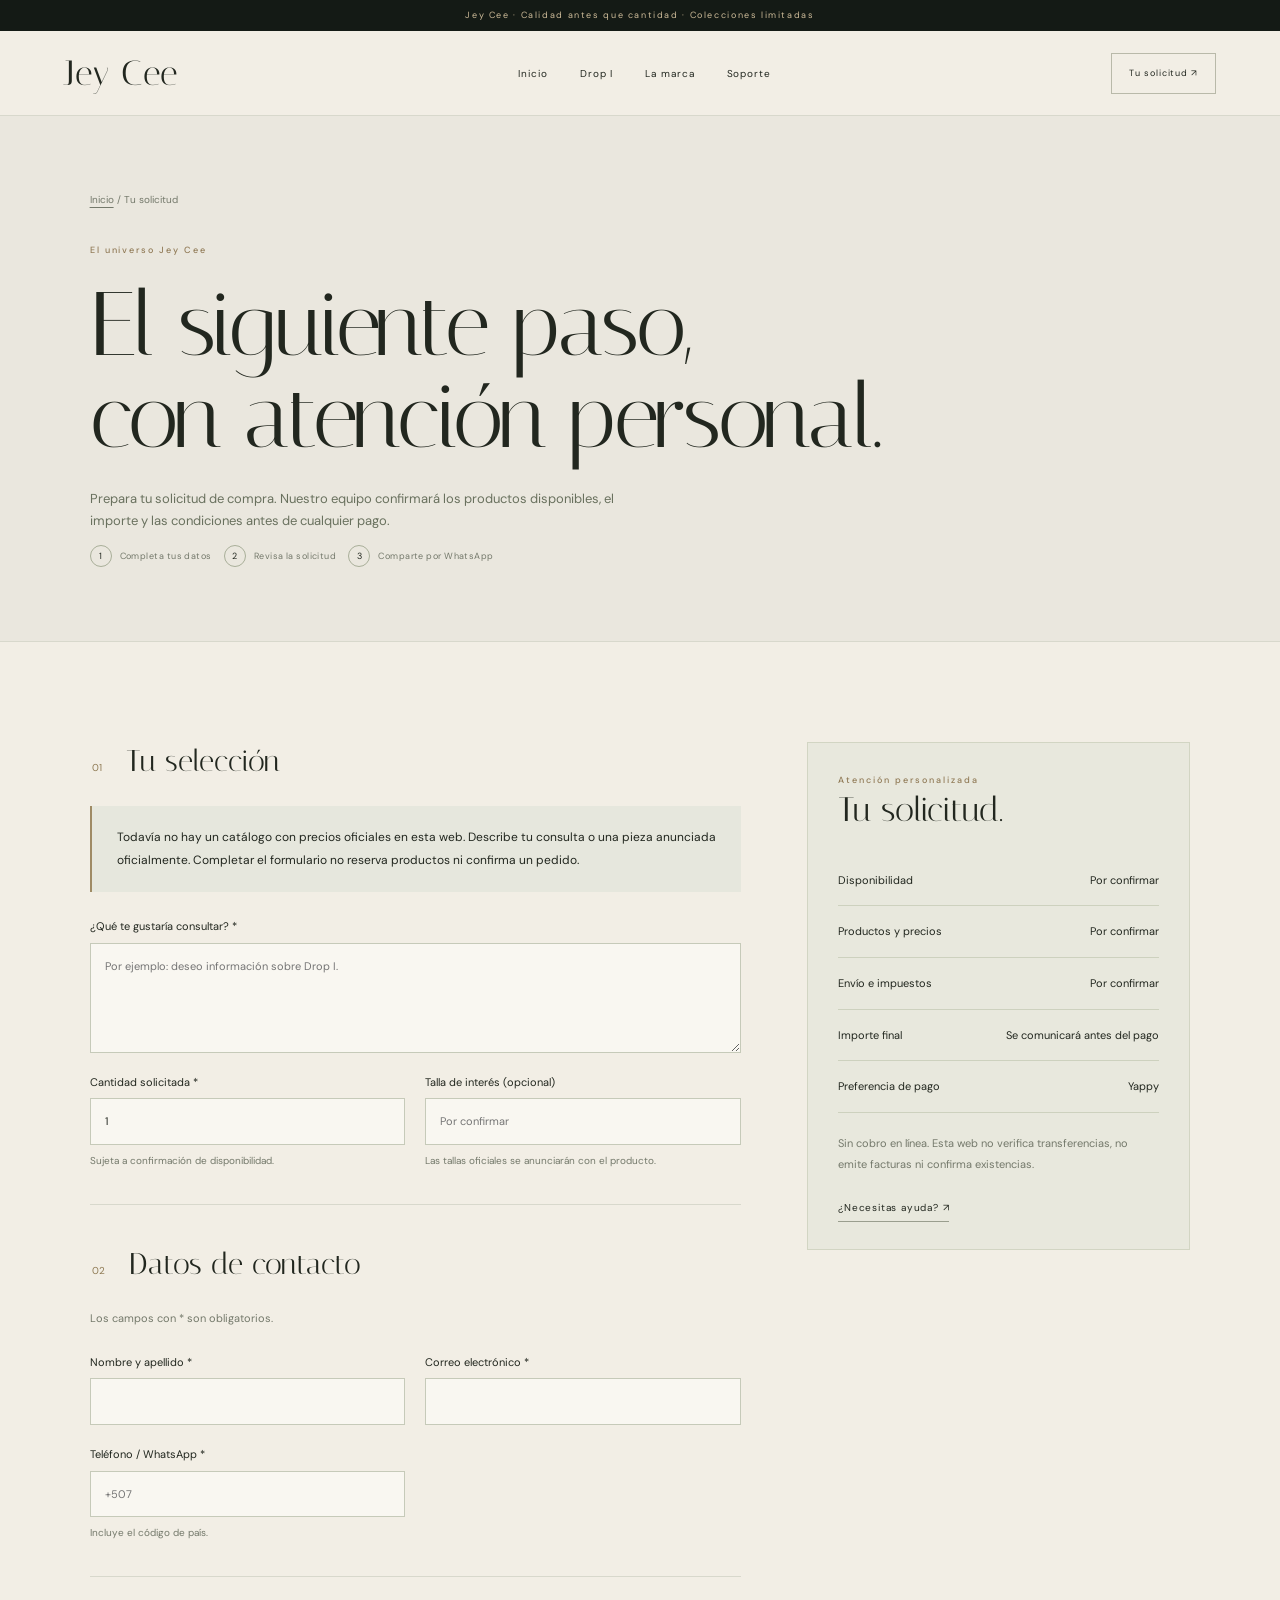
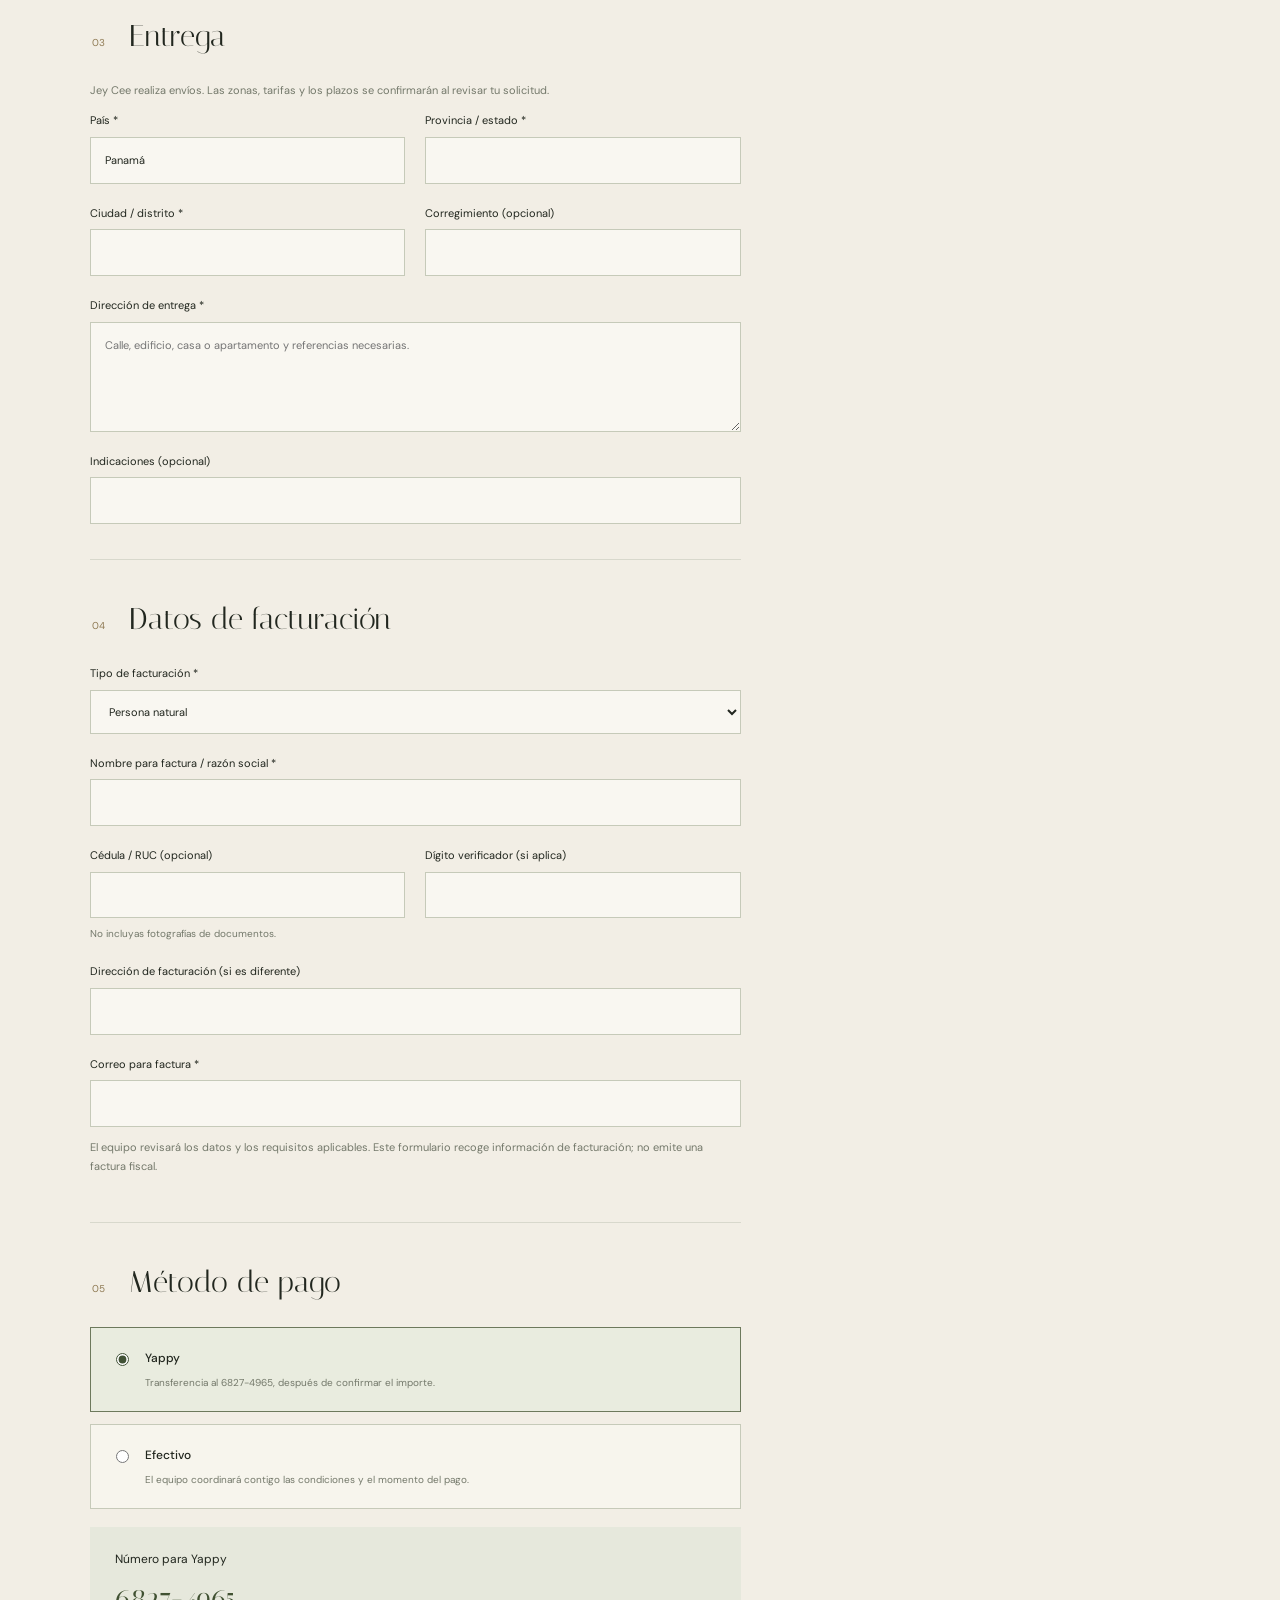
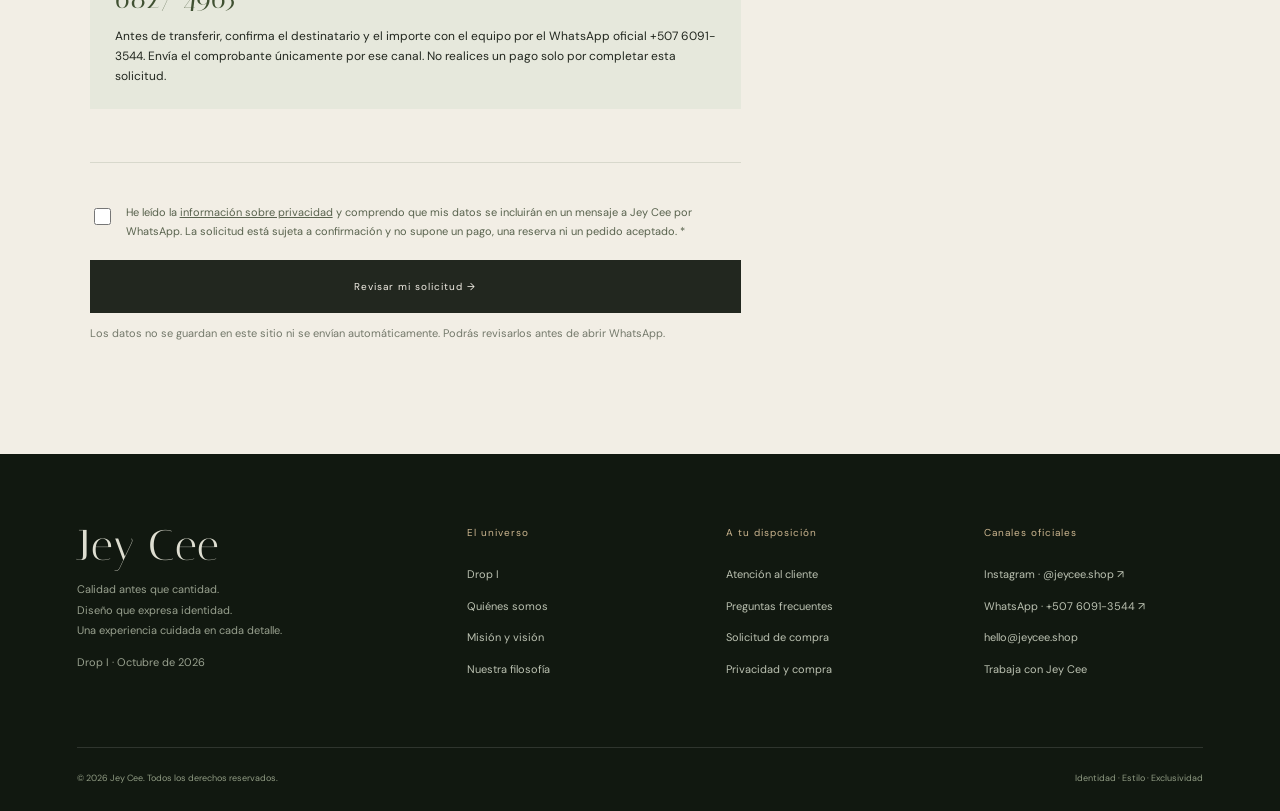
==== checkout.html @ fa1b6d84 "Expand Jey Cee brand pages, support and manual checkout" ====
<!DOCTYPE html>
<html lang="es"><head><meta charset="UTF-8"><meta name="viewport" content="width=device-width, initial-scale=1"><meta name="theme-color" content="#141a15"><title>Solicitud y facturación — Jey Cee</title><meta name="description" content="Prepara tu solicitud a Jey Cee con datos de entrega y facturación. Preferencia de pago por Yappy o efectivo, sujeta a confirmación."><link rel="stylesheet" href="assets/brand.css"><script src="assets/brand.js" defer></script></head>
<body><a class="skip" href="#contenido">Saltar al contenido</a><div class="announcement">Jey Cee · Calidad antes que cantidad · Colecciones limitadas</div>
<header class="header"><div class="header-inner"><a class="wordmark" href="index.html" aria-label="Jey Cee, inicio">Jey Cee</a><nav class="nav" id="navigation" aria-label="Navegación principal"><a href="index.html">Inicio</a><a href="drop-i.html">Drop I</a><a href="maison.html">La marca</a><a href="soporte.html">Soporte</a></nav><a class="header-action" href="checkout.html" aria-current="page">Tu solicitud ↗</a><button class="menu-toggle" type="button" aria-controls="navigation" aria-expanded="false" aria-label="Abrir menú"><span></span><span></span></button></div></header>
<main id="contenido"><section class="page-heading"><div class="breadcrumb"><a href="index.html">Inicio</a> / Tu solicitud</div><div class="eyebrow">El universo Jey Cee</div><h1>El siguiente paso,<br>con atención personal.</h1><p>Prepara tu solicitud de compra. Nuestro equipo confirmará los productos disponibles, el importe y las condiciones antes de cualquier pago.</p><ol class="process" aria-label="Proceso de solicitud"><li><span>1</span> Completa tus datos</li><li><span>2</span> Revisa la solicitud</li><li><span>3</span> Comparte por WhatsApp</li></ol></section><section class="section checkout"><div class="checkout-layout"><noscript><div class="notice">Para preparar el resumen necesitas JavaScript. También puedes solicitar atención directamente en <a href="https://wa.me/50760913544">WhatsApp</a> o en <a href="mailto:hello@jeycee.shop">hello@jeycee.shop</a>.</div></noscript><form id="checkout-form">
<fieldset><legend><span>01</span> Tu selección</legend><div class="notice" style="margin-bottom:25px">Todavía no hay un catálogo con precios oficiales en esta web. Describe tu consulta o una pieza anunciada oficialmente. Completar el formulario no reserva productos ni confirma un pedido.</div><label class="field">¿Qué te gustaría consultar? *<textarea name="selection" maxlength="800" required placeholder="Por ejemplo: deseo información sobre Drop I."></textarea></label><div class="form-grid" style="margin-top:20px"><label class="field">Cantidad solicitada *<input name="quantity" type="number" min="1" max="99" value="1" required><small>Sujeta a confirmación de disponibilidad.</small></label><label class="field">Talla de interés (opcional)<input name="size" maxlength="30" placeholder="Por confirmar"><small>Las tallas oficiales se anunciarán con el producto.</small></label></div></fieldset>
<fieldset><legend><span>02</span> Datos de contacto</legend><p class="required-note">Los campos con * son obligatorios.</p><div class="form-grid"><label class="field">Nombre y apellido *<input name="name" autocomplete="name" maxlength="100" required></label><label class="field">Correo electrónico *<input name="email" type="email" autocomplete="email" maxlength="150" required></label><label class="field">Teléfono / WhatsApp *<input name="phone" type="tel" autocomplete="tel" minlength="7" maxlength="25" required placeholder="+507"><small>Incluye el código de país.</small></label></div></fieldset>
<fieldset><legend><span>03</span> Entrega</legend><p class="small">Jey Cee realiza envíos. Las zonas, tarifas y los plazos se confirmarán al revisar tu solicitud.</p><div class="form-grid"><label class="field">País *<input name="country" autocomplete="country-name" maxlength="60" required value="Panamá"></label><label class="field">Provincia / estado *<input name="region" autocomplete="address-level1" maxlength="80" required></label><label class="field">Ciudad / distrito *<input name="city" autocomplete="address-level2" maxlength="80" required></label><label class="field">Corregimiento (opcional)<input name="town" autocomplete="address-level3" maxlength="80"></label><label class="field full">Dirección de entrega *<textarea name="address" autocomplete="street-address" maxlength="300" required placeholder="Calle, edificio, casa o apartamento y referencias necesarias."></textarea></label><label class="field full">Indicaciones (opcional)<input name="deliveryNotes" maxlength="200"></label></div></fieldset>
<fieldset><legend><span>04</span> Datos de facturación</legend><label class="field" style="margin-bottom:20px">Tipo de facturación *<select name="invoiceType" id="invoice-type" required><option value="personal">Persona natural</option><option value="business">Empresa / persona jurídica</option></select></label><div class="form-grid"><label class="field full">Nombre para factura / razón social *<input name="billingName" maxlength="150" required></label><label class="field"><span id="tax-label">Cédula / RUC (opcional)</span><input name="taxId" id="tax-id" maxlength="50"><small>No incluyas fotografías de documentos.</small></label><label class="field"><span id="dv-label">Dígito verificador (si aplica)</span><input name="dv" id="tax-dv" maxlength="10"></label><label class="field full">Dirección de facturación (si es diferente)<input name="billingAddress" maxlength="300" autocomplete="billing street-address"></label><label class="field full">Correo para factura *<input name="billingEmail" type="email" autocomplete="billing email" maxlength="150" required></label></div><p class="small">El equipo revisará los datos y los requisitos aplicables. Este formulario recoge información de facturación; no emite una factura fiscal.</p></fieldset>
<fieldset><legend><span>05</span> Método de pago</legend><label class="radio-card"><input type="radio" name="payment" value="Yappy" required checked><span><b>Yappy</b><small>Transferencia al 6827-4965, después de confirmar el importe.</small></span></label><label class="radio-card"><input type="radio" name="payment" value="Efectivo" required><span><b>Efectivo</b><small>El equipo coordinará contigo las condiciones y el momento del pago.</small></span></label><div class="payment-info" id="yappy-info">Número para Yappy<strong>6827-4965</strong><span>Antes de transferir, confirma el destinatario y el importe con el equipo por el WhatsApp oficial +507 6091-3544. Envía el comprobante únicamente por ese canal. No realices un pago solo por completar esta solicitud.</span></div><div class="payment-info" id="cash-info" hidden>Has elegido efectivo. La modalidad y las condiciones del pago se acordarán con nuestro equipo; no se confirma pago contra entrega desde esta web.</div></fieldset>
<div class="consent-area"><label class="check"><input name="consent" type="checkbox" required><span>He leído la <a href="informacion.html#privacidad" target="_blank" rel="noopener">información sobre privacidad</a> y comprendo que mis datos se incluirán en un mensaje a Jey Cee por WhatsApp. La solicitud está sujeta a confirmación y no supone un pago, una reserva ni un pedido aceptado. *</span></label><button class="btn" type="submit" disabled>Revisar mi solicitud →</button><p class="small">Los datos no se guardan en este sitio ni se envían automáticamente. Podrás revisarlos antes de abrir WhatsApp.</p></div>
<section class="review-panel" id="review-panel" hidden aria-labelledby="review-title" tabindex="-1"><div class="eyebrow">Un momento para revisar</div><h2 id="review-title">Tu solicitud preparada.</h2><p class="small">Comprueba tus datos. Al abrir WhatsApp todavía tendrás que pulsar enviar. Nuestro equipo debe confirmar disponibilidad, importe, envío y pago.</p><dl id="review-details"></dl><a class="btn" id="whatsapp-send" target="_blank" rel="noopener noreferrer">Abrir WhatsApp y revisar ↗</a><button class="btn btn-outline" id="edit-request" type="button">Corregir datos</button><p class="small">¿No puedes usar WhatsApp? <a class="text-link" id="email-request">Preparar por correo ↗</a></p><p class="form-status" id="request-status" role="status"></p></section>
</form><aside class="summary-box" aria-label="Resumen de condiciones"><div class="eyebrow">Atención personalizada</div><h2>Tu solicitud.</h2><div class="summary-row"><span>Disponibilidad</span><span>Por confirmar</span></div><div class="summary-row"><span>Productos y precios</span><span>Por confirmar</span></div><div class="summary-row"><span>Envío e impuestos</span><span>Por confirmar</span></div><div class="summary-row"><span>Importe final</span><span>Se comunicará antes del pago</span></div><div class="summary-row"><span>Preferencia de pago</span><span id="payment-summary">Yappy</span></div><p class="small">Sin cobro en línea. Esta web no verifica transferencias, no emite facturas ni confirma existencias.</p><a class="text-link" href="soporte.html">¿Necesitas ayuda? ↗</a></aside></div></section></main>
<footer class="footer"><div class="footer-grid"><div><a class="wordmark" href="index.html">Jey Cee</a><p>Calidad antes que cantidad.<br>Diseño que expresa identidad.<br>Una experiencia cuidada en cada detalle.</p><p>Drop I · Octubre de 2026</p></div><div><h3>El universo</h3><a href="drop-i.html">Drop I</a><a href="maison.html">Quiénes somos</a><a href="maison.html#mision">Misión y visión</a><a href="maison.html#filosofia">Nuestra filosofía</a></div><div><h3>A tu disposición</h3><a href="soporte.html">Atención al cliente</a><a href="soporte.html#preguntas">Preguntas frecuentes</a><a href="checkout.html">Solicitud de compra</a><a href="informacion.html">Privacidad y compra</a></div><div><h3>Canales oficiales</h3><a href="https://www.instagram.com/jeycee.shop/" target="_blank" rel="noopener noreferrer">Instagram · @jeycee.shop ↗</a><a href="https://wa.me/50760913544" target="_blank" rel="noopener noreferrer">WhatsApp · +507 6091-3544 ↗</a><a href="mailto:hello@jeycee.shop">hello@jeycee.shop</a><a href="soporte.html#colaboraciones">Trabaja con Jey Cee</a></div></div><div class="footer-bottom"><span>© 2026 Jey Cee. Todos los derechos reservados.</span><span>Identidad · Estilo · Exclusividad</span></div></footer></body></html>
---- assets/brand.css ----
@font-face {
  font-family: 'DM Sans';
  font-style: normal;
  font-weight: 400;
  font-display: swap;
  src: url(fonts/dm-sans-400.ttf) format('truetype');
}
@font-face {
  font-family: 'DM Sans';
  font-style: normal;
  font-weight: 500;
  font-display: swap;
  src: url(fonts/dm-sans-500.ttf) format('truetype');
}
@font-face {
  font-family: 'DM Sans';
  font-style: normal;
  font-weight: 600;
  font-display: swap;
  src: url(fonts/dm-sans-600.ttf) format('truetype');
}
@font-face {
  font-family: 'Italiana';
  font-style: normal;
  font-weight: 400;
  font-display: swap;
  src: url(fonts/italiana-400.ttf) format('truetype');
}

:root{--paper:#f2eee5;--ink:#22271f;--dark:#141a15;--gold:#b9a17b;--muted:#74796b;--line:#d8d8cc;--serif:Italiana,Georgia,serif;--sans:'DM Sans',Arial,sans-serif}*{box-sizing:border-box}html{scroll-behavior:smooth;scroll-padding-top:110px}body{margin:0;background:var(--paper);color:var(--ink);font:14px/1.7 var(--sans)}body.lock{overflow:hidden}a{color:inherit;text-decoration:none}button,input,select,textarea{font:inherit}button,a{touch-action:manipulation}button{cursor:pointer}img{display:block;width:100%;height:100%;object-fit:cover}button{color:inherit}a:focus-visible,button:focus-visible,summary:focus-visible,input:focus-visible,textarea:focus-visible,select:focus-visible{outline:2px solid #9b793d;outline-offset:5px}::selection{background:#c6b08a;color:#141a15}[hidden]{display:none!important}.skip{position:fixed;left:15px;top:10px;transform:translateY(-200%);z-index:100;background:var(--paper);padding:12px}.skip:focus{transform:none}.announcement{background:var(--dark);color:#cdbb99;text-align:center;font-size:9px;letter-spacing:.18em;padding:8px 20px}.header{position:sticky;top:0;z-index:30;background:#f2eee5f5;backdrop-filter:blur(16px);border-bottom:1px solid var(--line)}.header-inner{height:84px;max-width:1600px;margin:auto;padding:0 5%;display:flex;align-items:center;justify-content:space-between;gap:28px}.wordmark{font:35px/1 var(--serif);letter-spacing:.02em;white-space:nowrap}.nav{display:flex;gap:32px;font-size:10px;letter-spacing:.09em}.nav a{padding:10px 0;position:relative}.nav a:after{content:'';position:absolute;left:0;bottom:3px;height:1px;width:0;background:var(--gold);transition:width .3s}.nav a:hover:after,.nav a[aria-current=page]:after{width:100%}.header-action{font-size:9px;letter-spacing:.1em;border:1px solid #b9b9a9;padding:12px 17px}.menu-toggle{display:none;border:0;background:none;padding:10px}.menu-toggle span{display:block;width:22px;height:1px;background:currentColor;margin:6px 0}.eyebrow{font-size:9px;letter-spacing:.22em;color:#917b57;font-weight:500}.hero{position:relative;min-height:720px;height:calc(100svh - 115px);max-height:1100px;isolation:isolate;background:#232f27;color:var(--paper);overflow:hidden}.hero>img{position:absolute;inset:0;z-index:-2;filter:brightness(.57) saturate(.6);object-position:50% 38%;animation:drift 18s ease-out both}.hero:after{content:'';position:absolute;inset:0;z-index:-1;background:linear-gradient(90deg,#101a12b5,transparent 90%),linear-gradient(0deg,#0f190f99,transparent 50%)}.hero-content{position:absolute;left:8%;right:8%;bottom:20%}.hero .eyebrow{color:#d9c7a6}.hero h1{font:clamp(84px,11vw,170px)/.86 var(--serif);letter-spacing:-.04em;margin:32px 0}.hero h1 em{font-weight:400;color:#daceb7}.hero p{font-size:12px;color:#e0e0d3;max-width:340px;line-height:1.9}.hero-content>*{animation:enter 1.2s ease both}.hero h1{animation-delay:.12s}.hero p{animation-delay:.24s}.hero-actions{display:flex;flex-wrap:wrap;gap:28px;align-items:center;margin-top:30px;animation-delay:.36s}.btn{display:inline-flex;justify-content:center;align-items:center;gap:20px;padding:17px 25px;border:1px solid var(--ink);background:var(--ink);color:var(--paper);font-size:10px;letter-spacing:.1em;line-height:1.7;transition:background .25s,color .25s}.btn:hover{background:#43503d}.btn-light{background:var(--paper);border-color:var(--paper);color:var(--dark)}.btn-light:hover{background:#d9c7a6;border-color:#d9c7a6}.btn-outline{background:transparent;color:inherit;border-color:currentColor}.btn-outline:hover{background:#b9a17b25}.text-link{font-size:10px;letter-spacing:.08em;border-bottom:1px solid #9a9e8e;padding-bottom:7px}.hero-index{position:absolute;bottom:30px;left:5%;right:5%;border-top:1px solid #ffffff35;padding-top:23px;display:flex;justify-content:space-between;gap:20px;font-size:8px;letter-spacing:.16em;color:#d2d1c3}.hero-index b{font:24px var(--serif);color:var(--gold);margin-right:12px}.section{padding:100px 7%;max-width:1600px;margin:auto}.center{text-align:center}.intro{max-width:1000px}.intro h2{font:clamp(38px,4.5vw,65px)/1.15 var(--serif);margin:25px 0}.intro p{color:var(--muted);max-width:550px;margin:20px auto;font-size:13px}.rule{height:45px;width:1px;background:var(--gold);margin:0 auto 30px}.dark{background:var(--dark);color:var(--paper)}.dark .eyebrow{color:#c6ae87}.section-head{display:flex;justify-content:space-between;gap:30px;align-items:end;margin-bottom:40px}.section-head h2,.section-title{font:clamp(42px,5vw,72px)/1.05 var(--serif);font-weight:400;margin:16px 0 0}.split{display:grid;grid-template-columns:1fr 1fr;gap:9%;align-items:center}.photo-frame{position:relative;padding:0 0 25px 25px}.photo-frame:before{content:'';position:absolute;inset:25px 25px 0 0;border:1px solid #b9a17b70}.photo-frame figure{position:relative;margin:0;aspect-ratio:4/5;background:#303b30;overflow:hidden}.photo-frame img{filter:saturate(.6);transition:transform 1.5s}.photo-frame:hover img{transform:scale(1.035)}.photo-frame figcaption{position:absolute;bottom:20px;left:20px;color:#fff;font-size:8px;letter-spacing:.15em}.drop-heading{border-bottom:1px solid #ffffff25;display:flex;justify-content:space-between;gap:20px;padding-bottom:23px;margin-bottom:55px;font-size:9px;letter-spacing:.16em;color:#c6ae87}.drop-title{font:clamp(78px,8vw,115px)/1 var(--serif);margin:25px 0}.drop-title span{display:block;font-size:.45em;color:#c6ae87;margin-top:13px}.drop-copy>p{font-size:13px;color:#b7beae;max-width:370px;line-height:1.95}.facts{margin:32px 0;border-top:1px solid #ffffff25;font-size:11px}.facts div{display:flex;justify-content:space-between;gap:25px;padding:15px 0;border-bottom:1px solid #ffffff25}.facts dt{color:#a1ad99}.facts dd{margin:0;text-align:right}.small{font-size:11px;color:var(--muted)}.dark .small{color:#adb6a3}.cards{display:grid;grid-template-columns:repeat(3,1fr);gap:25px}.card{padding:35px;border:1px solid var(--line);position:relative}.card .number{font:34px var(--serif);color:#a28d68}.card h3{font:31px/1.2 var(--serif);margin:25px 0 15px}.card p{color:var(--muted);font-size:12px}.card .text-link{display:inline-block;margin-top:15px}.brand-banner{padding:80px 7%;background:#e4e1d6;display:flex;justify-content:space-between;gap:35px;align-items:center}.brand-banner h2{font:clamp(36px,4vw,58px)/1.1 var(--serif);margin:12px 0}.brand-banner p{font-size:12px;color:var(--muted);max-width:470px}.footer{background:#111810;color:#deded1;padding:70px 6% 25px}.footer-grid{display:grid;grid-template-columns:1.6fr 1fr 1fr 1fr;gap:40px;max-width:1440px;margin:auto}.footer .wordmark{font-size:43px}.footer p{color:#98a08e;font-size:11px;line-height:1.9;max-width:270px}.footer h3{font-size:10px;letter-spacing:.1em;font-weight:400;margin:0 0 24px;color:#cbb58f}.footer a:not(.wordmark){font-size:11px;display:block;margin-bottom:13px;color:#bbc1b1}.footer a:hover{color:white}.footer-bottom{max-width:1440px;margin:55px auto 0;border-top:1px solid #ffffff20;padding-top:23px;display:flex;justify-content:space-between;gap:15px;color:#8f9a82;font-size:9px}.page-heading{padding:75px 7% 65px;border-bottom:1px solid var(--line);background:#eae7de}.breadcrumb{font-size:10px;color:var(--muted);margin-bottom:35px}.breadcrumb a{text-decoration:underline;text-underline-offset:4px}.page-heading h1{font:clamp(54px,7vw,100px)/1.03 var(--serif);letter-spacing:-.025em;margin:20px 0 25px}.page-heading p{max-width:550px;font-size:13px;color:#69715e}.subnav{display:flex;gap:27px;flex-wrap:wrap;margin-top:35px;font-size:10px}.subnav a{border-bottom:1px solid #aaa88e;padding-bottom:6px}.prose h2{font:clamp(36px,4vw,57px)/1.15 var(--serif);font-weight:400;margin:18px 0 25px}.prose p{font-size:13px;color:var(--muted);line-height:1.95}.quote{font:clamp(25px,3vw,40px)/1.45 var(--serif);padding:35px 0 35px 35px;border-left:1px solid var(--gold);margin:0}.values{list-style:none;padding:0;margin:35px 0 0;display:grid;grid-template-columns:1fr 1fr}.values li{border-top:1px solid var(--line);padding:24px 15px 24px 0;font-size:12px}.values span{font:24px var(--serif);color:#9d8762;margin-right:20px}.notice{background:#e6e7dd;border-left:2px solid #9f8b65;padding:20px 25px;font-size:12px;line-height:1.9}.dark .notice{background:#ffffff08;color:#c9cdbf}.faq{max-width:900px;margin:40px auto 0}.faq details{border-bottom:1px solid var(--line);padding:22px 0}.faq summary{cursor:pointer;list-style:none;font-size:13px;display:flex;justify-content:space-between;gap:20px}.faq summary:after{content:'+';font-size:20px;line-height:1}.faq details[open] summary:after{content:'−'}.faq details p{color:var(--muted);font-size:12px;max-width:730px;padding-right:25px}.contact-layout{display:grid;grid-template-columns:1fr 1fr;gap:10%}.contact-list{list-style:none;margin:30px 0;padding:0}.contact-list li{padding:20px 0;border-bottom:1px solid var(--line)}.contact-list span{display:block;font-size:10px;color:var(--muted);margin-bottom:8px}.contact-list a{font-size:14px;border-bottom:1px solid #b5b79f}.form-grid{display:grid;grid-template-columns:1fr 1fr;gap:20px}.field{display:flex;flex-direction:column;gap:7px;font-size:11px;min-width:0}.field.full{grid-column:1/-1}.field input,.field select,.field textarea{width:100%;border:1px solid #c6cab9;background:#f9f7f1;padding:13px 14px;border-radius:0;color:var(--ink);min-width:0}.field textarea{resize:vertical;min-height:110px}.field small{color:var(--muted);font-size:10px}.required-note{color:var(--muted);font-size:11px;margin-bottom:25px}.check{display:flex;align-items:flex-start;gap:12px;font-size:11px;color:#59634e}.check input{margin-top:5px;accent-color:var(--ink);width:17px;height:17px;flex-shrink:0}.check a{text-decoration:underline}.form-status{font-size:12px;color:#5b674e;margin-top:20px}.checkout-layout{display:grid;grid-template-columns:minmax(0,1.7fr) minmax(280px,1fr);gap:6%;align-items:start}.checkout fieldset{margin:0 0 40px;padding:0 0 35px;border:0;border-bottom:1px solid var(--line);min-width:0}.checkout legend{font:30px/1.3 var(--serif);margin-bottom:25px;float:left;width:100%}.checkout legend span{font:10px var(--sans);color:#8f7a54;margin-right:15px}.checkout fieldset>*:not(legend){clear:both}.radio-card{display:flex;gap:13px;padding:20px;border:1px solid #c6cab9;margin-bottom:12px;cursor:pointer;background:#f7f5ed;font-size:12px;align-items:start}.radio-card:has(input:checked){border-color:#6d795c;background:#e9ecdf}.radio-card input{margin-top:5px;accent-color:#415235}.radio-card b{display:block;font-weight:500}.radio-card small{display:block;font-size:10px;color:var(--muted);margin-top:6px}.payment-info{padding:22px 25px;background:#e6e8dc;margin:18px 0;font-size:12px}.payment-info strong{font:30px var(--serif);display:block;margin:10px 0;color:#405132}.summary-box{padding:30px;background:#e8e8dd;border:1px solid #d2d5c3;position:sticky;top:110px}.summary-box h2{font:34px var(--serif);margin:0 0 25px}.summary-row{padding:16px 0;border-bottom:1px solid #cdd1be;display:flex;justify-content:space-between;gap:20px;font-size:11px}.summary-row span:last-child{text-align:right}.summary-box .small{line-height:1.9;margin:20px 0}.checkout .btn{width:100%;margin-top:20px}.process{list-style:none;display:flex;gap:12px;padding:0;flex-wrap:wrap;font-size:9px;letter-spacing:.05em;color:var(--muted)}.process li{display:flex;align-items:center;gap:8px}.process span{width:22px;height:22px;border:1px solid #a9af99;border-radius:50%;display:grid;place-items:center;color:var(--ink)}.review-panel{margin-top:35px;border:1px solid #a5b08d;padding:25px;background:#eef0e5}.review-panel h2{font:32px var(--serif);margin-top:0}.review-panel dl{margin-bottom:25px}.review-panel dl div{border-bottom:1px solid #d5dac8;padding:12px 0}.review-panel dt{font-size:10px;color:var(--muted)}.review-panel dd{font-size:12px;margin:5px 0;white-space:pre-line;overflow-wrap:anywhere}.review-panel .btn{margin-top:15px}.checkout form.is-reviewing>fieldset,.checkout form.is-reviewing>.consent-area{display:none}.legal{max-width:900px}.legal h2{font:32px var(--serif);margin-top:40px}.legal p,.legal li{font-size:13px;color:var(--muted);line-height:1.9}.motion .reveal{opacity:0;transform:translateY(25px);transition:opacity .9s,transform .9s}.motion .reveal.visible{opacity:1;transform:none}.launch-mark{font:clamp(120px,20vw,280px)/1 var(--serif);color:#c2ab8255}.editorial-label{font-size:9px;color:#9da590;letter-spacing:.1em;text-align:center;margin-top:20px}@keyframes drift{from{transform:scale(1.08)}to{transform:scale(1)}}@keyframes enter{from{opacity:0;transform:translateY(25px)}to{opacity:1;transform:none}}
@media(max-width:1000px){.nav{gap:19px}.header-inner{gap:15px}.header-action{padding:10px;font-size:8px}.checkout-layout{gap:4%}.section{padding:80px 6%}.card{padding:25px}.footer-grid{gap:25px}}
@media(max-width:760px){.header-inner{height:72px;padding:0 6%}.wordmark{font-size:31px}.menu-toggle{display:block}.header-action{margin-left:auto;font-size:8px;padding:9px 11px}.nav{display:none;position:absolute;top:72px;left:0;right:0;background:var(--paper);padding:30px 7%;border-bottom:1px solid var(--line);box-shadow:0 20px 30px #0002;max-height:calc(100svh - 100px);overflow:auto}.nav.open{display:flex;flex-direction:column;gap:9px}.nav a{font:30px var(--serif);padding:10px 0}.announcement{font-size:7px;letter-spacing:.13em}.hero{height:calc(100svh - 103px);min-height:670px}.hero-content{left:7%;right:7%;bottom:21%}.hero h1{font-size:clamp(80px,15vw,115px)}.hero>img{object-position:62% center}.hero-index{left:7%;right:7%;font-size:7px;letter-spacing:.08em}.hero-index>span:last-child{max-width:120px;text-align:right}.hero-actions{gap:20px}.hero p{font-size:11px}.section{padding:65px 7%}.split,.contact-layout,.checkout-layout{grid-template-columns:1fr;gap:40px}.photo-frame{max-width:540px}.photo-frame figure{aspect-ratio:4/4.5}.drop-title{font-size:85px}.drop-heading{font-size:8px;line-height:1.9;margin-bottom:35px}.cards{grid-template-columns:1fr}.card{padding:30px}.card h3{margin-top:18px}.section-head{align-items:start;flex-direction:column;gap:20px}.brand-banner{padding:60px 7%;align-items:start;flex-direction:column;gap:20px}.footer-grid{grid-template-columns:1fr 1fr;gap:30px}.footer-grid>div:first-child{grid-column:1/-1}.footer-bottom{flex-direction:column}.page-heading{padding:45px 7%}.page-heading h1{font-size:58px}.page-heading p{font-size:12px}.breadcrumb{margin-bottom:25px}.quote{padding-left:25px}.summary-box{position:static;grid-row:1;padding:25px}.checkout fieldset{margin-bottom:30px}.checkout legend{font-size:28px}.values{grid-template-columns:1fr}.values li{padding:18px 0}.form-grid{gap:17px}.launch-mark{font-size:150px}}
@media(max-width:400px){.header-inner{gap:10px}.header-action{font-size:7px;padding:9px}.wordmark{font-size:28px}.menu-toggle{padding:7px}.hero h1{font-size:76px}.form-grid{grid-template-columns:1fr}.field.full{grid-column:auto}.hero-actions .btn{padding:15px 20px}.hero-index{font-size:6px}.page-heading h1{font-size:49px}.footer-grid{gap:22px}}
@media(prefers-reduced-motion:reduce){html{scroll-behavior:auto}*,*:before,*:after{animation:none!important;transition:none!important}.motion .reveal{opacity:1;transform:none}}
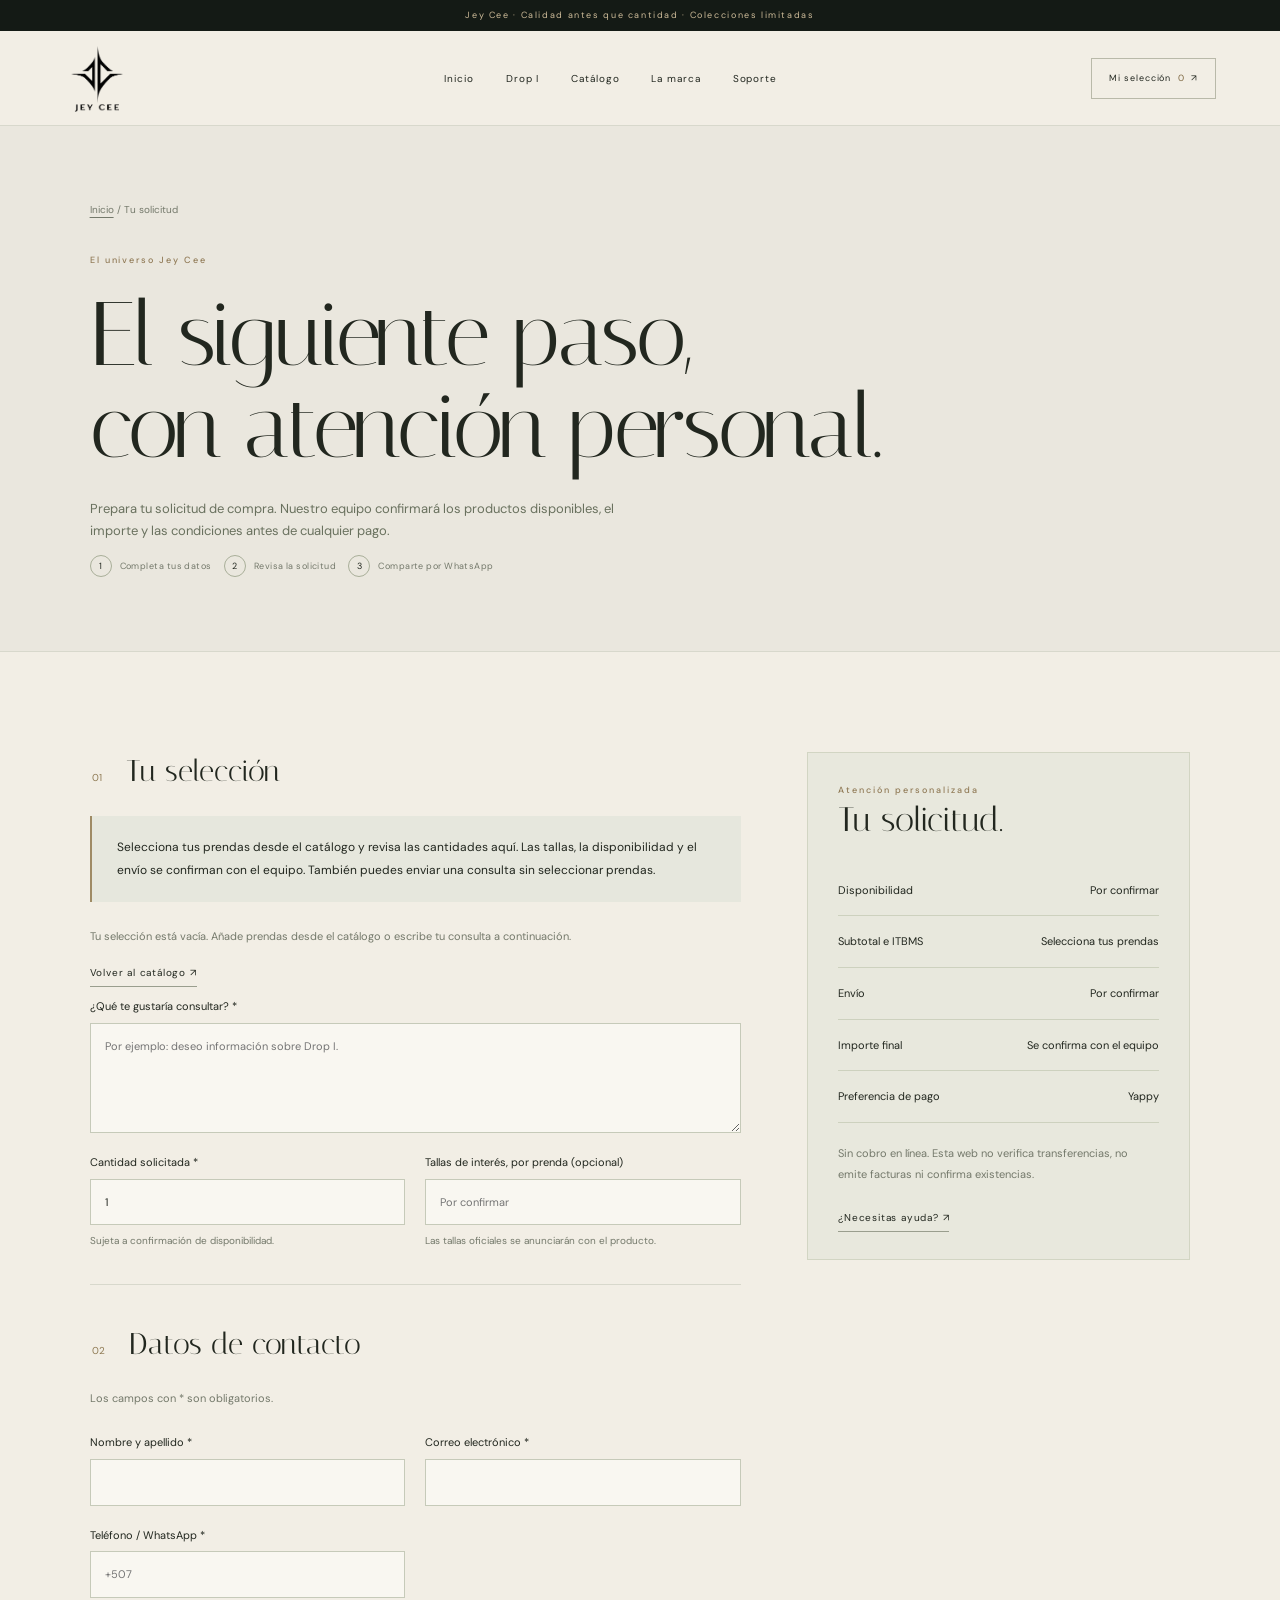
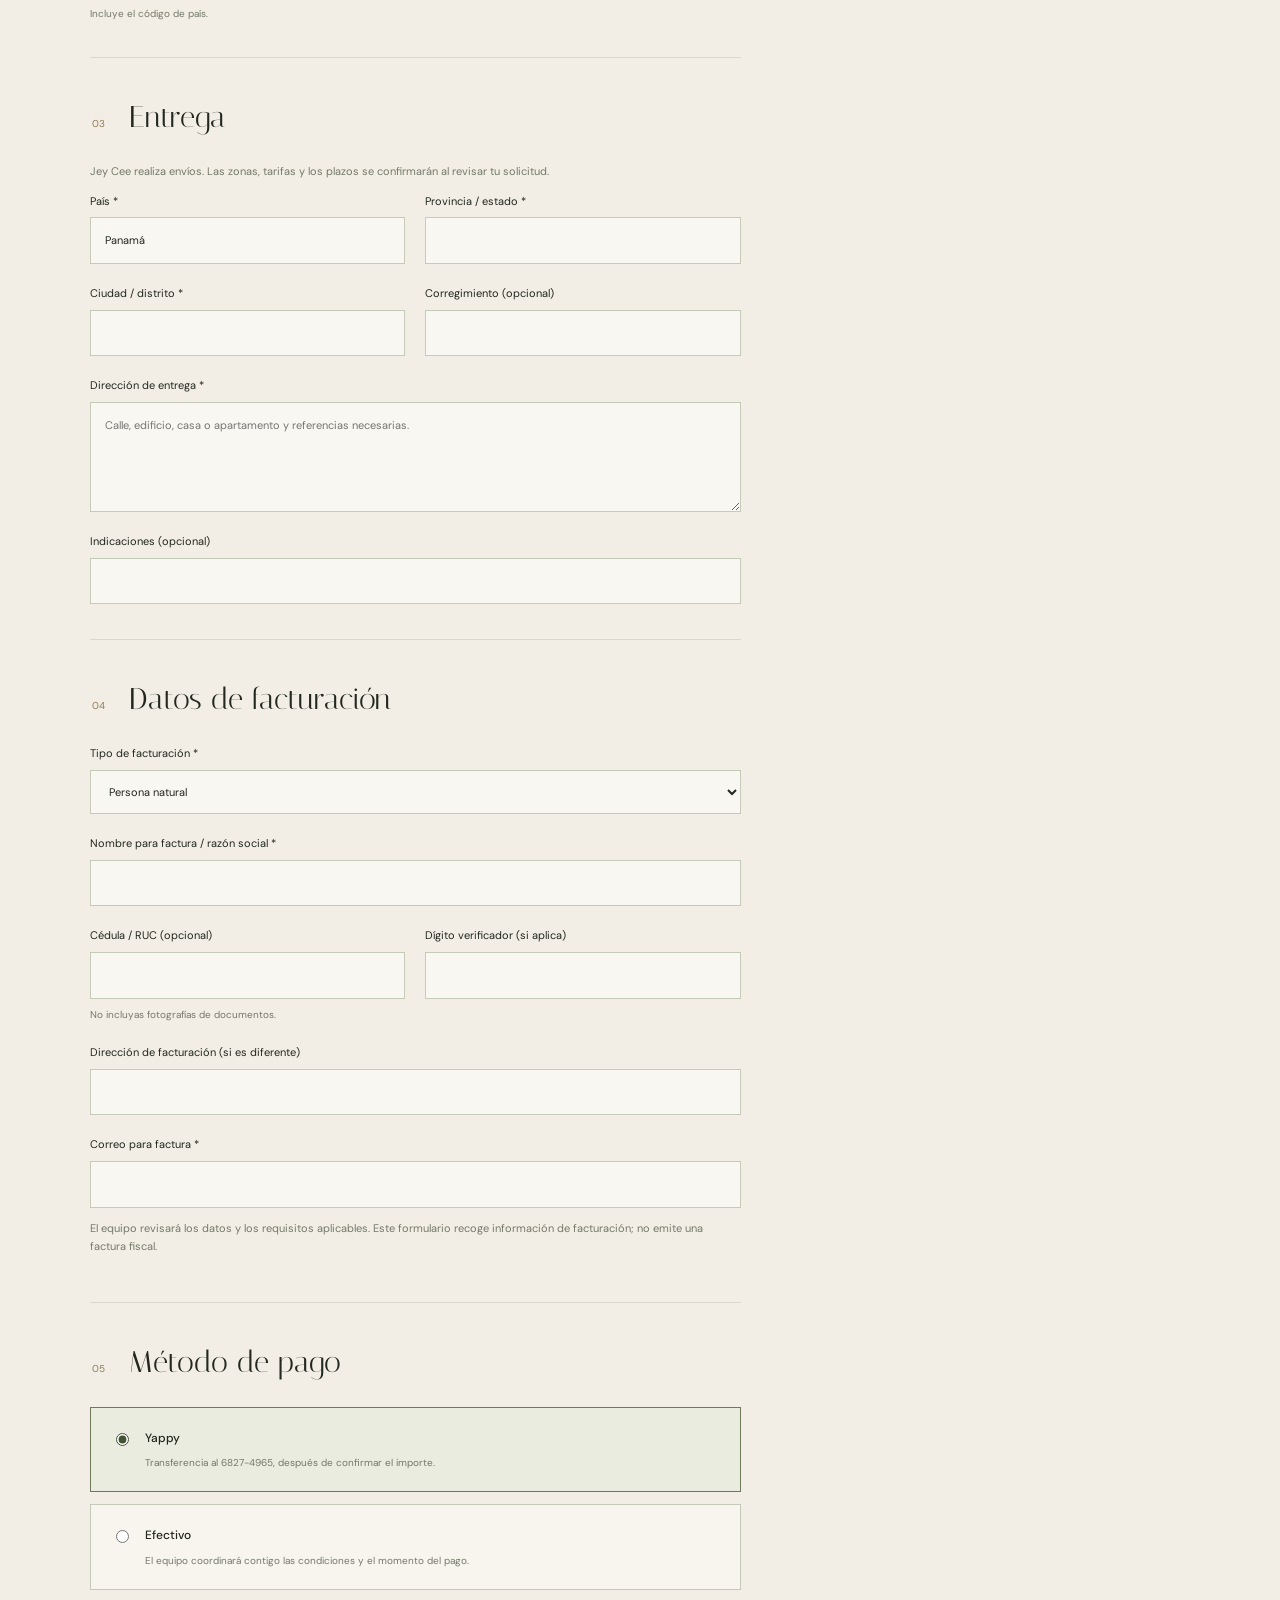
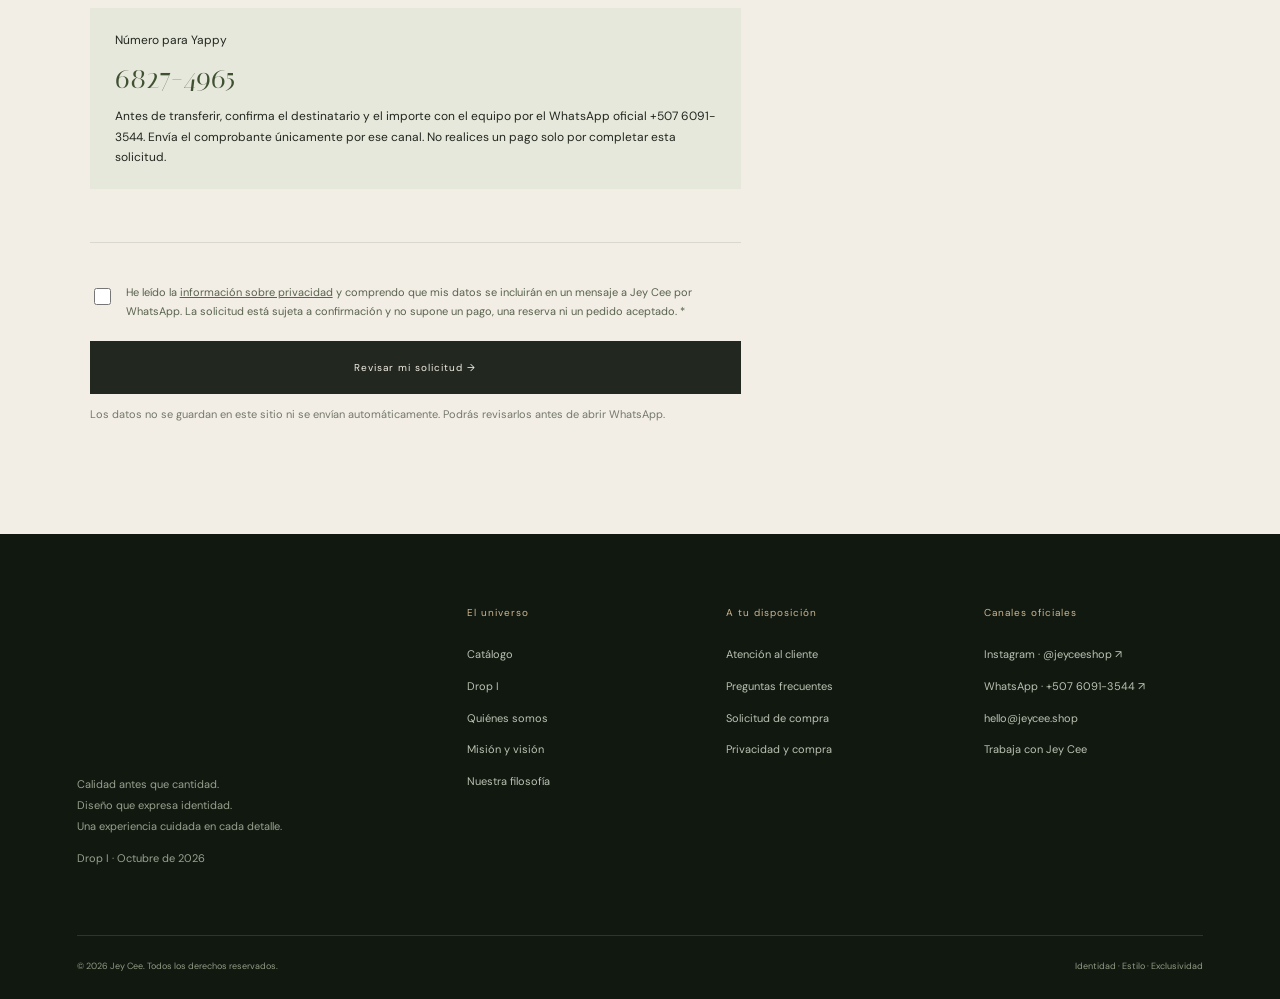
==== commit 4f8787eb: "Add Jey Cee logos, twelve-color catalog and taxed checkout totals" ====
--- a/checkout.html
+++ b/checkout.html
@@ -1,14 +1,14 @@
 <!DOCTYPE html>
-<html lang="es"><head><meta charset="UTF-8"><meta name="viewport" content="width=device-width, initial-scale=1"><meta name="theme-color" content="#141a15"><title>Solicitud y facturación — Jey Cee</title><meta name="description" content="Prepara tu solicitud a Jey Cee con datos de entrega y facturación. Preferencia de pago por Yappy o efectivo, sujeta a confirmación."><link rel="stylesheet" href="assets/brand.css"><script src="assets/brand.js" defer></script></head>
+<html lang="es"><head><meta charset="UTF-8"><meta name="viewport" content="width=device-width, initial-scale=1"><meta name="theme-color" content="#141a15"><link rel="icon" type="image/png" href="assets/jey-cee-logo.png"><title>Solicitud y facturación — Jey Cee</title><meta name="description" content="Prepara tu solicitud a Jey Cee con datos de entrega y facturación. Preferencia de pago por Yappy o efectivo, sujeta a confirmación."><link rel="stylesheet" href="assets/brand.css"><script src="assets/catalog-data.js" defer></script><script src="assets/catalog.js" defer></script><script src="assets/brand.js" defer></script></head>
 <body><a class="skip" href="#contenido">Saltar al contenido</a><div class="announcement">Jey Cee · Calidad antes que cantidad · Colecciones limitadas</div>
-<header class="header"><div class="header-inner"><a class="wordmark" href="index.html" aria-label="Jey Cee, inicio">Jey Cee</a><nav class="nav" id="navigation" aria-label="Navegación principal"><a href="index.html">Inicio</a><a href="drop-i.html">Drop I</a><a href="maison.html">La marca</a><a href="soporte.html">Soporte</a></nav><a class="header-action" href="checkout.html" aria-current="page">Tu solicitud ↗</a><button class="menu-toggle" type="button" aria-controls="navigation" aria-expanded="false" aria-label="Abrir menú"><span></span><span></span></button></div></header>
+<header class="header"><div class="header-inner"><a class="wordmark logo-lockup" href="index.html" aria-label="Jey Cee, inicio"><img src="assets/jey-cee-logo.png" alt="Jey Cee" width="66" height="70"></a><nav class="nav" id="navigation" aria-label="Navegación principal"><a href="index.html">Inicio</a><a href="drop-i.html">Drop I</a><a href="catalogo.html">Catálogo</a><a href="maison.html">La marca</a><a href="soporte.html">Soporte</a></nav><a class="header-action" href="checkout.html" aria-current="page">Mi selección <span data-cart-count>0</span> ↗</a><button class="menu-toggle" type="button" aria-controls="navigation" aria-expanded="false" aria-label="Abrir menú"><span></span><span></span></button></div></header>
 <main id="contenido"><section class="page-heading"><div class="breadcrumb"><a href="index.html">Inicio</a> / Tu solicitud</div><div class="eyebrow">El universo Jey Cee</div><h1>El siguiente paso,<br>con atención personal.</h1><p>Prepara tu solicitud de compra. Nuestro equipo confirmará los productos disponibles, el importe y las condiciones antes de cualquier pago.</p><ol class="process" aria-label="Proceso de solicitud"><li><span>1</span> Completa tus datos</li><li><span>2</span> Revisa la solicitud</li><li><span>3</span> Comparte por WhatsApp</li></ol></section><section class="section checkout"><div class="checkout-layout"><noscript><div class="notice">Para preparar el resumen necesitas JavaScript. También puedes solicitar atención directamente en <a href="https://wa.me/50760913544">WhatsApp</a> o en <a href="mailto:hello@jeycee.shop">hello@jeycee.shop</a>.</div></noscript><form id="checkout-form">
-<fieldset><legend><span>01</span> Tu selección</legend><div class="notice" style="margin-bottom:25px">Todavía no hay un catálogo con precios oficiales en esta web. Describe tu consulta o una pieza anunciada oficialmente. Completar el formulario no reserva productos ni confirma un pedido.</div><label class="field">¿Qué te gustaría consultar? *<textarea name="selection" maxlength="800" required placeholder="Por ejemplo: deseo información sobre Drop I."></textarea></label><div class="form-grid" style="margin-top:20px"><label class="field">Cantidad solicitada *<input name="quantity" type="number" min="1" max="99" value="1" required><small>Sujeta a confirmación de disponibilidad.</small></label><label class="field">Talla de interés (opcional)<input name="size" maxlength="30" placeholder="Por confirmar"><small>Las tallas oficiales se anunciarán con el producto.</small></label></div></fieldset>
+<fieldset><legend><span>01</span> Tu selección</legend><div class="notice" style="margin-bottom:25px">Selecciona tus prendas desde el catálogo y revisa las cantidades aquí. Las tallas, la disponibilidad y el envío se confirman con el equipo. También puedes enviar una consulta sin seleccionar prendas.</div><div id="checkout-cart"></div><p><a class="text-link" href="catalogo.html">Volver al catálogo ↗</a></p><label class="field"><span id="selection-label">¿Qué te gustaría consultar? *</span><textarea name="selection" maxlength="800" required placeholder="Por ejemplo: deseo información sobre Drop I."></textarea></label><div class="form-grid" id="consultation-quantity" style="margin-top:20px"><label class="field">Cantidad solicitada *<input name="quantity" type="number" min="1" max="99" value="1" required><small>Sujeta a confirmación de disponibilidad.</small></label><label class="field">Tallas de interés, por prenda (opcional)<input name="size" maxlength="200" placeholder="Por confirmar"><small>Las tallas oficiales se anunciarán con el producto.</small></label></div></fieldset>
 <fieldset><legend><span>02</span> Datos de contacto</legend><p class="required-note">Los campos con * son obligatorios.</p><div class="form-grid"><label class="field">Nombre y apellido *<input name="name" autocomplete="name" maxlength="100" required></label><label class="field">Correo electrónico *<input name="email" type="email" autocomplete="email" maxlength="150" required></label><label class="field">Teléfono / WhatsApp *<input name="phone" type="tel" autocomplete="tel" minlength="7" maxlength="25" required placeholder="+507"><small>Incluye el código de país.</small></label></div></fieldset>
 <fieldset><legend><span>03</span> Entrega</legend><p class="small">Jey Cee realiza envíos. Las zonas, tarifas y los plazos se confirmarán al revisar tu solicitud.</p><div class="form-grid"><label class="field">País *<input name="country" autocomplete="country-name" maxlength="60" required value="Panamá"></label><label class="field">Provincia / estado *<input name="region" autocomplete="address-level1" maxlength="80" required></label><label class="field">Ciudad / distrito *<input name="city" autocomplete="address-level2" maxlength="80" required></label><label class="field">Corregimiento (opcional)<input name="town" autocomplete="address-level3" maxlength="80"></label><label class="field full">Dirección de entrega *<textarea name="address" autocomplete="street-address" maxlength="300" required placeholder="Calle, edificio, casa o apartamento y referencias necesarias."></textarea></label><label class="field full">Indicaciones (opcional)<input name="deliveryNotes" maxlength="200"></label></div></fieldset>
 <fieldset><legend><span>04</span> Datos de facturación</legend><label class="field" style="margin-bottom:20px">Tipo de facturación *<select name="invoiceType" id="invoice-type" required><option value="personal">Persona natural</option><option value="business">Empresa / persona jurídica</option></select></label><div class="form-grid"><label class="field full">Nombre para factura / razón social *<input name="billingName" maxlength="150" required></label><label class="field"><span id="tax-label">Cédula / RUC (opcional)</span><input name="taxId" id="tax-id" maxlength="50"><small>No incluyas fotografías de documentos.</small></label><label class="field"><span id="dv-label">Dígito verificador (si aplica)</span><input name="dv" id="tax-dv" maxlength="10"></label><label class="field full">Dirección de facturación (si es diferente)<input name="billingAddress" maxlength="300" autocomplete="billing street-address"></label><label class="field full">Correo para factura *<input name="billingEmail" type="email" autocomplete="billing email" maxlength="150" required></label></div><p class="small">El equipo revisará los datos y los requisitos aplicables. Este formulario recoge información de facturación; no emite una factura fiscal.</p></fieldset>
 <fieldset><legend><span>05</span> Método de pago</legend><label class="radio-card"><input type="radio" name="payment" value="Yappy" required checked><span><b>Yappy</b><small>Transferencia al 6827-4965, después de confirmar el importe.</small></span></label><label class="radio-card"><input type="radio" name="payment" value="Efectivo" required><span><b>Efectivo</b><small>El equipo coordinará contigo las condiciones y el momento del pago.</small></span></label><div class="payment-info" id="yappy-info">Número para Yappy<strong>6827-4965</strong><span>Antes de transferir, confirma el destinatario y el importe con el equipo por el WhatsApp oficial +507 6091-3544. Envía el comprobante únicamente por ese canal. No realices un pago solo por completar esta solicitud.</span></div><div class="payment-info" id="cash-info" hidden>Has elegido efectivo. La modalidad y las condiciones del pago se acordarán con nuestro equipo; no se confirma pago contra entrega desde esta web.</div></fieldset>
 <div class="consent-area"><label class="check"><input name="consent" type="checkbox" required><span>He leído la <a href="informacion.html#privacidad" target="_blank" rel="noopener">información sobre privacidad</a> y comprendo que mis datos se incluirán en un mensaje a Jey Cee por WhatsApp. La solicitud está sujeta a confirmación y no supone un pago, una reserva ni un pedido aceptado. *</span></label><button class="btn" type="submit" disabled>Revisar mi solicitud →</button><p class="small">Los datos no se guardan en este sitio ni se envían automáticamente. Podrás revisarlos antes de abrir WhatsApp.</p></div>
 <section class="review-panel" id="review-panel" hidden aria-labelledby="review-title" tabindex="-1"><div class="eyebrow">Un momento para revisar</div><h2 id="review-title">Tu solicitud preparada.</h2><p class="small">Comprueba tus datos. Al abrir WhatsApp todavía tendrás que pulsar enviar. Nuestro equipo debe confirmar disponibilidad, importe, envío y pago.</p><dl id="review-details"></dl><a class="btn" id="whatsapp-send" target="_blank" rel="noopener noreferrer">Abrir WhatsApp y revisar ↗</a><button class="btn btn-outline" id="edit-request" type="button">Corregir datos</button><p class="small">¿No puedes usar WhatsApp? <a class="text-link" id="email-request">Preparar por correo ↗</a></p><p class="form-status" id="request-status" role="status"></p></section>
-</form><aside class="summary-box" aria-label="Resumen de condiciones"><div class="eyebrow">Atención personalizada</div><h2>Tu solicitud.</h2><div class="summary-row"><span>Disponibilidad</span><span>Por confirmar</span></div><div class="summary-row"><span>Productos y precios</span><span>Por confirmar</span></div><div class="summary-row"><span>Envío e impuestos</span><span>Por confirmar</span></div><div class="summary-row"><span>Importe final</span><span>Se comunicará antes del pago</span></div><div class="summary-row"><span>Preferencia de pago</span><span id="payment-summary">Yappy</span></div><p class="small">Sin cobro en línea. Esta web no verifica transferencias, no emite facturas ni confirma existencias.</p><a class="text-link" href="soporte.html">¿Necesitas ayuda? ↗</a></aside></div></section></main>
-<footer class="footer"><div class="footer-grid"><div><a class="wordmark" href="index.html">Jey Cee</a><p>Calidad antes que cantidad.<br>Diseño que expresa identidad.<br>Una experiencia cuidada en cada detalle.</p><p>Drop I · Octubre de 2026</p></div><div><h3>El universo</h3><a href="drop-i.html">Drop I</a><a href="maison.html">Quiénes somos</a><a href="maison.html#mision">Misión y visión</a><a href="maison.html#filosofia">Nuestra filosofía</a></div><div><h3>A tu disposición</h3><a href="soporte.html">Atención al cliente</a><a href="soporte.html#preguntas">Preguntas frecuentes</a><a href="checkout.html">Solicitud de compra</a><a href="informacion.html">Privacidad y compra</a></div><div><h3>Canales oficiales</h3><a href="https://www.instagram.com/jeycee.shop/" target="_blank" rel="noopener noreferrer">Instagram · @jeycee.shop ↗</a><a href="https://wa.me/50760913544" target="_blank" rel="noopener noreferrer">WhatsApp · +507 6091-3544 ↗</a><a href="mailto:hello@jeycee.shop">hello@jeycee.shop</a><a href="soporte.html#colaboraciones">Trabaja con Jey Cee</a></div></div><div class="footer-bottom"><span>© 2026 Jey Cee. Todos los derechos reservados.</span><span>Identidad · Estilo · Exclusividad</span></div></footer></body></html>+</form><aside class="summary-box" aria-label="Resumen de condiciones"><div class="eyebrow">Atención personalizada</div><h2>Tu solicitud.</h2><div class="summary-row"><span>Disponibilidad</span><span>Por confirmar</span></div><div id="cart-totals"><div class="summary-row"><span>Subtotal e ITBMS</span><span>Selecciona tus prendas</span></div></div><div class="summary-row"><span>Envío</span><span>Por confirmar</span></div><div class="summary-row"><span>Importe final</span><span>Se confirma con el equipo</span></div><div class="summary-row"><span>Preferencia de pago</span><span id="payment-summary">Yappy</span></div><p class="small">Sin cobro en línea. Esta web no verifica transferencias, no emite facturas ni confirma existencias.</p><a class="text-link" href="soporte.html">¿Necesitas ayuda? ↗</a></aside></div></section></main>
+<footer class="footer"><div class="footer-grid"><div><a class="wordmark logo-lockup" href="index.html"><img src="assets/jey-cee-logo.png" alt="Jey Cee" width="120" height="145"></a><p>Calidad antes que cantidad.<br>Diseño que expresa identidad.<br>Una experiencia cuidada en cada detalle.</p><p>Drop I · Octubre de 2026</p></div><div><h3>El universo</h3><a href="catalogo.html">Catálogo</a><a href="drop-i.html">Drop I</a><a href="maison.html">Quiénes somos</a><a href="maison.html#mision">Misión y visión</a><a href="maison.html#filosofia">Nuestra filosofía</a></div><div><h3>A tu disposición</h3><a href="soporte.html">Atención al cliente</a><a href="soporte.html#preguntas">Preguntas frecuentes</a><a href="checkout.html">Solicitud de compra</a><a href="informacion.html">Privacidad y compra</a></div><div><h3>Canales oficiales</h3><a href="https://www.instagram.com/jeyceeshop/" target="_blank" rel="noopener noreferrer">Instagram · @jeyceeshop ↗</a><a href="https://wa.me/50760913544" target="_blank" rel="noopener noreferrer">WhatsApp · +507 6091-3544 ↗</a><a href="mailto:hello@jeycee.shop">hello@jeycee.shop</a><a href="soporte.html#colaboraciones">Trabaja con Jey Cee</a></div></div><div class="footer-bottom"><span>© 2026 Jey Cee. Todos los derechos reservados.</span><span>Identidad · Estilo · Exclusividad</span></div></footer></body></html>
--- a/assets/brand.css
+++ b/assets/brand.css
@@ -32,3 +32,8 @@
 @media(max-width:760px){.header-inner{height:72px;padding:0 6%}.wordmark{font-size:31px}.menu-toggle{display:block}.header-action{margin-left:auto;font-size:8px;padding:9px 11px}.nav{display:none;position:absolute;top:72px;left:0;right:0;background:var(--paper);padding:30px 7%;border-bottom:1px solid var(--line);box-shadow:0 20px 30px #0002;max-height:calc(100svh - 100px);overflow:auto}.nav.open{display:flex;flex-direction:column;gap:9px}.nav a{font:30px var(--serif);padding:10px 0}.announcement{font-size:7px;letter-spacing:.13em}.hero{height:calc(100svh - 103px);min-height:670px}.hero-content{left:7%;right:7%;bottom:21%}.hero h1{font-size:clamp(80px,15vw,115px)}.hero>img{object-position:62% center}.hero-index{left:7%;right:7%;font-size:7px;letter-spacing:.08em}.hero-index>span:last-child{max-width:120px;text-align:right}.hero-actions{gap:20px}.hero p{font-size:11px}.section{padding:65px 7%}.split,.contact-layout,.checkout-layout{grid-template-columns:1fr;gap:40px}.photo-frame{max-width:540px}.photo-frame figure{aspect-ratio:4/4.5}.drop-title{font-size:85px}.drop-heading{font-size:8px;line-height:1.9;margin-bottom:35px}.cards{grid-template-columns:1fr}.card{padding:30px}.card h3{margin-top:18px}.section-head{align-items:start;flex-direction:column;gap:20px}.brand-banner{padding:60px 7%;align-items:start;flex-direction:column;gap:20px}.footer-grid{grid-template-columns:1fr 1fr;gap:30px}.footer-grid>div:first-child{grid-column:1/-1}.footer-bottom{flex-direction:column}.page-heading{padding:45px 7%}.page-heading h1{font-size:58px}.page-heading p{font-size:12px}.breadcrumb{margin-bottom:25px}.quote{padding-left:25px}.summary-box{position:static;grid-row:1;padding:25px}.checkout fieldset{margin-bottom:30px}.checkout legend{font-size:28px}.values{grid-template-columns:1fr}.values li{padding:18px 0}.form-grid{gap:17px}.launch-mark{font-size:150px}}
 @media(max-width:400px){.header-inner{gap:10px}.header-action{font-size:7px;padding:9px}.wordmark{font-size:28px}.menu-toggle{padding:7px}.hero h1{font-size:76px}.form-grid{grid-template-columns:1fr}.field.full{grid-column:auto}.hero-actions .btn{padding:15px 20px}.hero-index{font-size:6px}.page-heading h1{font-size:49px}.footer-grid{gap:22px}}
 @media(prefers-reduced-motion:reduce){html{scroll-behavior:auto}*,*:before,*:after{animation:none!important;transition:none!important}.motion .reveal{opacity:1;transform:none}}
+/* Official brand lockup and Drop I catalog */
+.wordmark.logo-lockup{display:flex;align-items:center;width:66px;height:70px}.logo-lockup img{object-fit:contain;mix-blend-mode:multiply}.footer .wordmark.logo-lockup{width:120px;height:145px;margin-bottom:25px}.footer .logo-lockup img{filter:invert(1);mix-blend-mode:screen}.header-inner{height:94px}.header-action [data-cart-count]{display:inline-block;min-width:14px;text-align:center;color:#7e6841}.catalog-toolbar{display:flex;justify-content:space-between;align-items:center;gap:20px;margin-bottom:30px}.catalog-filters{display:flex;gap:25px;flex-wrap:wrap}.catalog-filters button{border:0;border-bottom:1px solid transparent;padding:10px 0;background:none;font-size:11px;color:#737c68}.catalog-filters button[aria-pressed=true]{border-color:#927e5a;color:#20291a}.catalog-filters button span{font-size:9px;margin-left:7px;color:#939b88}.catalog-notice{font-size:11px;margin-bottom:35px}.catalog-grid{display:grid;grid-template-columns:repeat(3,minmax(0,1fr));gap:45px 25px}.garment-art{position:relative;aspect-ratio:4/4.5;background:radial-gradient(ellipse at 50% 35%,#f7f6ee,#dedfd3);overflow:hidden}.garment-art svg{display:block;width:100%;height:100%;transition:transform .6s}.catalog-card:hover svg{transform:scale(1.035)}.mockup-label{position:absolute;bottom:15px;left:17px;font-size:8px;letter-spacing:.1em;color:#797e6b}.catalog-meta{padding-top:22px}.catalog-meta .eyebrow{font-size:8px}.catalog-meta h2{font:26px/1.2 var(--serif);margin:12px 0}.color-caption{display:flex;align-items:center;gap:9px;font-size:11px}.color-caption small{color:var(--muted);font-size:9px;margin-left:auto}.swatch{width:12px;height:12px;background:var(--swatch);border:1px solid #0002;border-radius:50%}.catalog-price{margin:20px 0;display:flex;flex-direction:column;gap:3px}.catalog-price strong{font-size:14px;font-weight:500}.catalog-price span{font-size:10px;color:var(--muted)}.catalog-meta .btn{width:100%;font-size:9px;padding:13px 10px}.catalog-bottom{display:flex;align-items:center;justify-content:space-between;gap:25px;margin-top:50px;border-top:1px solid var(--line);padding-top:30px}.catalog-toast{position:fixed;bottom:25px;left:50%;transform:translateX(-50%);z-index:50;background:#1d2919;color:var(--paper);box-shadow:0 4px 35px #0002;padding:18px 25px;font-size:11px;width:max-content;max-width:90vw}.catalog-toast a{text-decoration:underline;text-underline-offset:4px;white-space:nowrap}.checkout-item{display:grid;grid-template-columns:minmax(0,1fr) 85px;gap:20px;border-bottom:1px solid var(--line);padding:22px 0;align-items:center}.checkout-item b{display:block;font-size:12px;font-weight:500}.checkout-item small{display:block;font-size:10px;color:var(--muted);margin:6px 0}.remove-item{border:0;border-bottom:1px solid #a8af99;background:none;padding:3px 0;font-size:10px;margin-top:7px}.checkout-item input{padding:10px}.btn:disabled{opacity:.45;cursor:not-allowed}.summary-row:has(span:first-child:last-child){font-weight:500}
+@media(max-width:1000px){.catalog-grid{gap:35px 18px}.catalog-meta h2{font-size:23px}.header-inner{gap:15px}.nav{gap:20px}}
+@media(max-width:760px){.header-inner{height:82px}.wordmark.logo-lockup{width:52px;height:66px}.nav{top:82px}.catalog-grid{grid-template-columns:repeat(2,minmax(0,1fr));gap:35px 15px}.catalog-toolbar{align-items:start;flex-direction:column;gap:10px}.catalog-filters{gap:22px}.catalog-meta h2{font-size:23px}.catalog-meta .btn{font-size:8px;letter-spacing:.02em;padding:13px 5px}.catalog-meta{padding-top:17px}.catalog-meta .eyebrow{font-size:7px}.catalog-price span{font-size:9px}.color-caption small{display:none}.catalog-bottom{align-items:start;flex-direction:column}.catalog-toast{font-size:10px;padding:15px 18px}.mockup-label{font-size:7px;left:10px;bottom:10px}.catalog-section{padding-left:5%;padding-right:5%}.hero{height:calc(100svh - 113px)}.footer .wordmark.logo-lockup{width:95px;height:115px}}
+@media(max-width:360px){.catalog-grid{grid-template-columns:1fr}.catalog-meta h2{font-size:28px}}
